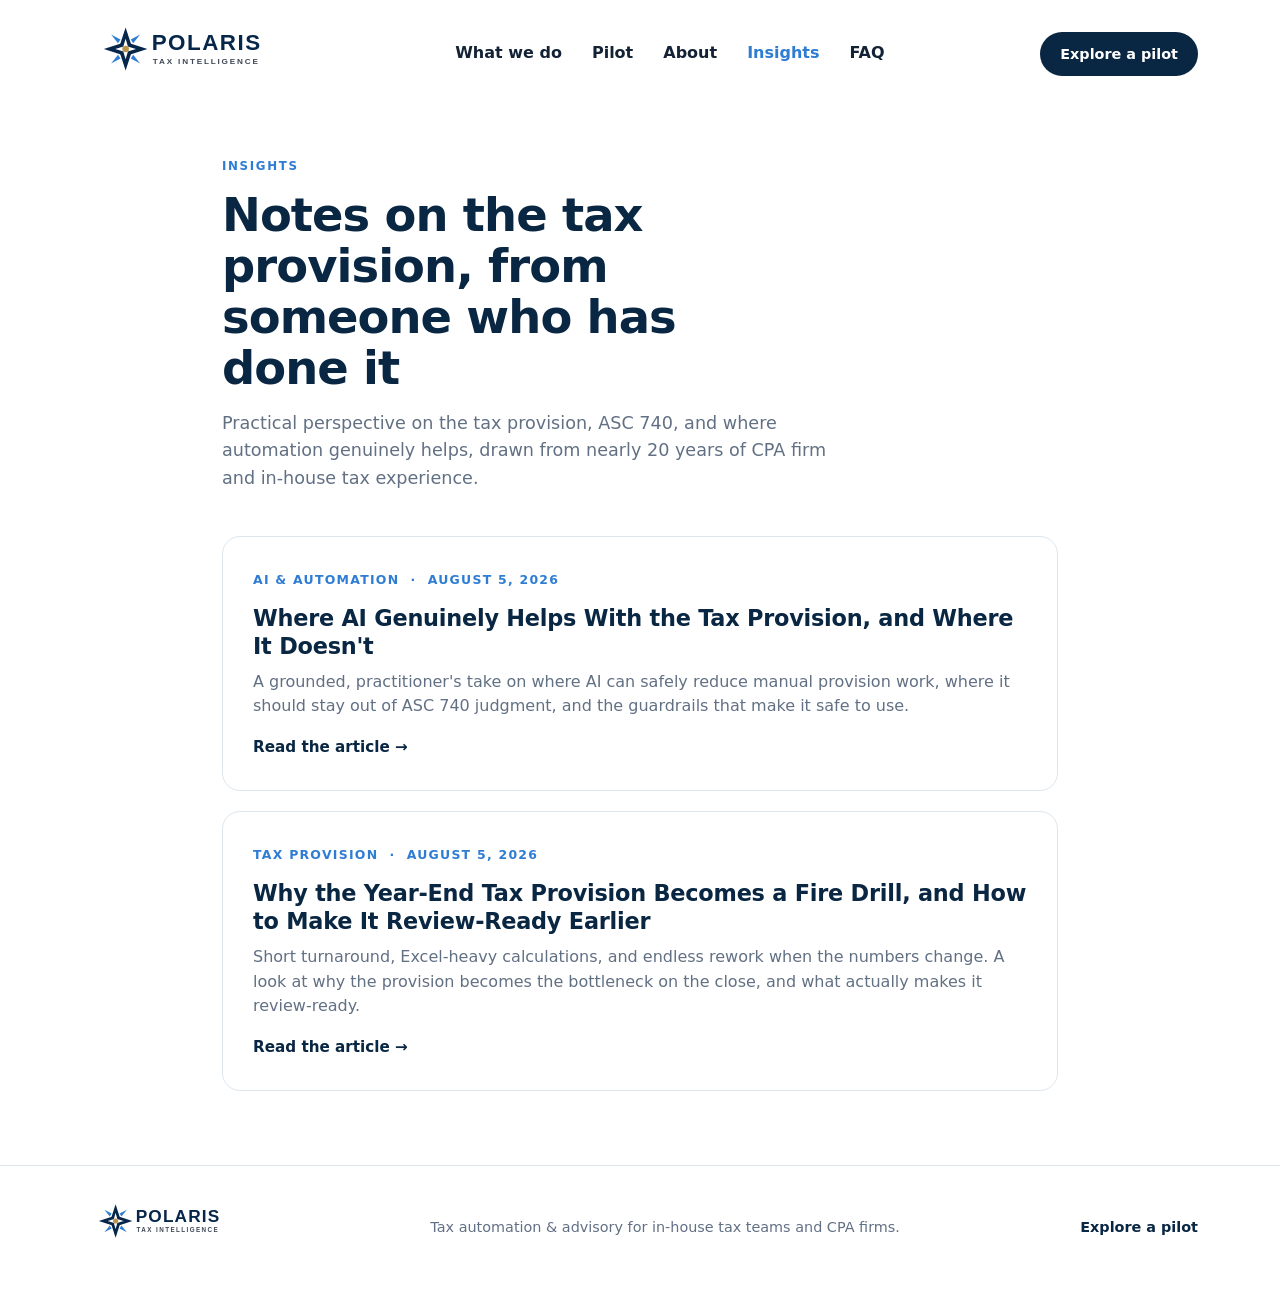
==== insights/index.html @ 18750dd5 "Add Cloudflare Web Analytics and disclose it in the privacy notice Add the cookieless Cloudflare Web" ====
<!doctype html>
<html lang="en">
  <head>
    <meta charset="utf-8" />
    <meta name="viewport" content="width=device-width, initial-scale=1" />

    <title>Insights on the Tax Provision &amp; Automation | Polaris Tax Intelligence</title>
    <meta
      name="description"
      content="Practical perspective on the tax provision, ASC 740, and automation from Eva Haakenson, founder of Polaris Tax Intelligence, with nearly 20 years of CPA firm and in-house tax experience."
    />
    <link rel="canonical" href="https://www.polaristaxai.com/insights/" />

    <meta property="og:type" content="website" />
    <meta property="og:url" content="https://www.polaristaxai.com/insights/" />
    <meta property="og:title" content="Insights on the Tax Provision &amp; Automation | Polaris Tax Intelligence" />
    <meta property="og:description" content="Practical perspective on the tax provision, ASC 740, and automation for CPA firms and in-house tax teams." />
    <meta property="og:image" content="https://www.polaristaxai.com/assets/og-cover-v2.png" />
    <meta property="og:site_name" content="Polaris Tax Intelligence" />
    <meta property="og:locale" content="en_US" />

    <meta name="twitter:card" content="summary_large_image" />
    <meta name="twitter:title" content="Insights on the Tax Provision &amp; Automation" />
    <meta name="twitter:description" content="Practical perspective on the tax provision, ASC 740, and automation." />
    <meta name="twitter:image" content="https://www.polaristaxai.com/assets/og-cover-v2.png" />

    <style>
      :root {
        --navy: #092642; --ink: #132235; --muted: #627084; --line: #dce6ee;
        --soft: #f6fafb; --soft-blue: #eef6fa; --white: #ffffff; --accent: #2f7dd3;
        --teal: #2aa7a0; --gold: #b9954d; --silver: #c9d6df;
        --shadow: 0 24px 70px rgba(9, 38, 66, 0.11); --shadow-sm: 0 10px 30px rgba(9, 38, 66, 0.08);
        --radius: 18px;
      }
      * { box-sizing: border-box; }
      html { scroll-behavior: smooth; }
      body {
        margin: 0; color: var(--ink); background: var(--white);
        font-family: Inter, ui-sans-serif, system-ui, -apple-system, BlinkMacSystemFont, "Segoe UI", sans-serif;
        line-height: 1.55; -webkit-font-smoothing: antialiased; overflow-x: hidden;
      }
      h1, h2, h3, p { overflow-wrap: break-word; }
      a { color: inherit; text-decoration: none; }

      .site-header { display: flex; align-items: center; justify-content: space-between; gap: 24px; max-width: 1180px; margin: 0 auto; padding: 22px 32px; }
      .brand { display: flex; align-items: center; }
      .brand img { width: clamp(198px, 17vw, 236px); height: auto; display: block; }
      .nav-links { display: flex; gap: 30px; font-size: 1rem; color: var(--ink); font-weight: 600; }
      .nav-links a:hover { color: var(--accent); }
      .nav-links a.current { color: var(--accent); }
      .header-cta { background: var(--navy); color: #fff; padding: 11px 20px; border-radius: 999px; font-size: 0.9rem; font-weight: 600; transition: transform .15s ease, box-shadow .15s ease; }
      .header-cta:hover { transform: translateY(-1px); box-shadow: var(--shadow-sm); }

      .insights-hero { max-width: 900px; margin: 0 auto; padding: 46px 32px 20px; }
      .insights-hero .eyebrow { display: inline-block; font-size: 0.74rem; letter-spacing: 0.14em; text-transform: uppercase; font-weight: 800; color: var(--accent); margin: 0 0 14px; }
      .insights-hero h1 { font-size: clamp(2rem, 4vw, 2.9rem); line-height: 1.1; letter-spacing: -0.02em; color: var(--navy); font-weight: 800; margin: 0 0 16px; max-width: 18ch; }
      .insights-hero p { font-size: 1.1rem; color: var(--muted); margin: 0; max-width: 56ch; }

      .article-list { max-width: 900px; margin: 0 auto; padding: 24px 32px 74px; display: grid; gap: 20px; }
      .article-card { display: block; border: 1px solid var(--line); border-radius: var(--radius); padding: 30px; background: #fff; transition: transform .15s ease, box-shadow .15s ease; }
      .article-card:hover { transform: translateY(-3px); box-shadow: var(--shadow-sm); }
      .article-card .meta { font-size: 0.78rem; letter-spacing: 0.1em; text-transform: uppercase; font-weight: 700; color: var(--accent); }
      .article-card h2 { margin: 12px 0 10px; color: var(--navy); font-size: 1.4rem; line-height: 1.25; letter-spacing: -0.01em; }
      .article-card p { margin: 0 0 16px; color: var(--muted); font-size: 1rem; }
      .article-card .read-more { color: var(--navy); font-weight: 600; font-size: 0.95rem; }
      .article-card:hover .read-more { color: var(--accent); }

      .site-footer { border-top: 1px solid var(--line); }
      .footer-inner { max-width: 1180px; margin: 0 auto; padding: 34px 32px; display: flex; align-items: center; justify-content: space-between; gap: 20px; flex-wrap: wrap; }
      .footer-inner img { width: 168px; height: auto; }
      .footer-inner p { margin: 0; color: var(--muted); font-size: 0.9rem; }
      .footer-inner a { color: var(--navy); font-weight: 600; font-size: 0.9rem; }

      @media (max-width: 700px) {
        .nav-links { display: none; }
        .site-header { padding: 14px 16px; gap: 10px; flex-wrap: wrap; }
        .brand img { width: 170px; }
        .header-cta { padding: 9px 15px; font-size: 0.85rem; }
        .insights-hero { padding: 30px 16px 12px; }
        .article-list { padding: 16px 16px 54px; }
      }
    </style>

    <!-- Cloudflare Web Analytics -->
    <script defer src="https://static.cloudflareinsights.com/beacon.min.js" data-cf-beacon='{"token": "3e464f15ede34bcd8b127b769230fc96"}'></script>
    <!-- End Cloudflare Web Analytics -->
  </head>

  <body>
    <header class="site-header">
      <a class="brand" href="/" aria-label="Polaris Tax Intelligence home">
        <img src="/assets/polaris-logo-modern.svg" alt="Polaris Tax Intelligence" />
      </a>
      <nav class="nav-links" aria-label="Site">
        <a href="/#services">What we do</a>
        <a href="/#pilot">Pilot</a>
        <a href="/#about">About</a>
        <a href="/insights/" class="current">Insights</a>
        <a href="/#faq">FAQ</a>
      </nav>
      <a class="header-cta" href="/#contact">Explore a pilot</a>
    </header>

    <main>
      <section class="insights-hero">
        <span class="eyebrow">Insights</span>
        <h1>Notes on the tax provision, from someone who has done it</h1>
        <p>Practical perspective on the tax provision, ASC 740, and where automation genuinely helps, drawn from nearly 20 years of CPA firm and in-house tax experience.</p>
      </section>

      <section class="article-list">
        <a class="article-card" href="/insights/where-ai-helps-with-the-tax-provision/">
          <span class="meta">AI &amp; automation &nbsp;·&nbsp; August 5, 2026</span>
          <h2>Where AI Genuinely Helps With the Tax Provision, and Where It Doesn't</h2>
          <p>A grounded, practitioner's take on where AI can safely reduce manual provision work, where it should stay out of ASC 740 judgment, and the guardrails that make it safe to use.</p>
          <span class="read-more">Read the article &rarr;</span>
        </a>
        <a class="article-card" href="/insights/why-the-tax-provision-is-a-fire-drill/">
          <span class="meta">Tax provision &nbsp;·&nbsp; August 5, 2026</span>
          <h2>Why the Year-End Tax Provision Becomes a Fire Drill, and How to Make It Review-Ready Earlier</h2>
          <p>Short turnaround, Excel-heavy calculations, and endless rework when the numbers change. A look at why the provision becomes the bottleneck on the close, and what actually makes it review-ready.</p>
          <span class="read-more">Read the article &rarr;</span>
        </a>
      </section>
    </main>

    <footer class="site-footer">
      <div class="footer-inner">
        <a href="/"><img src="/assets/polaris-logo-modern.svg" alt="Polaris Tax Intelligence" /></a>
        <p>Tax automation &amp; advisory for in-house tax teams and CPA firms.</p>
        <a href="/#contact">Explore a pilot</a>
      </div>
    </footer>
  </body>
</html>
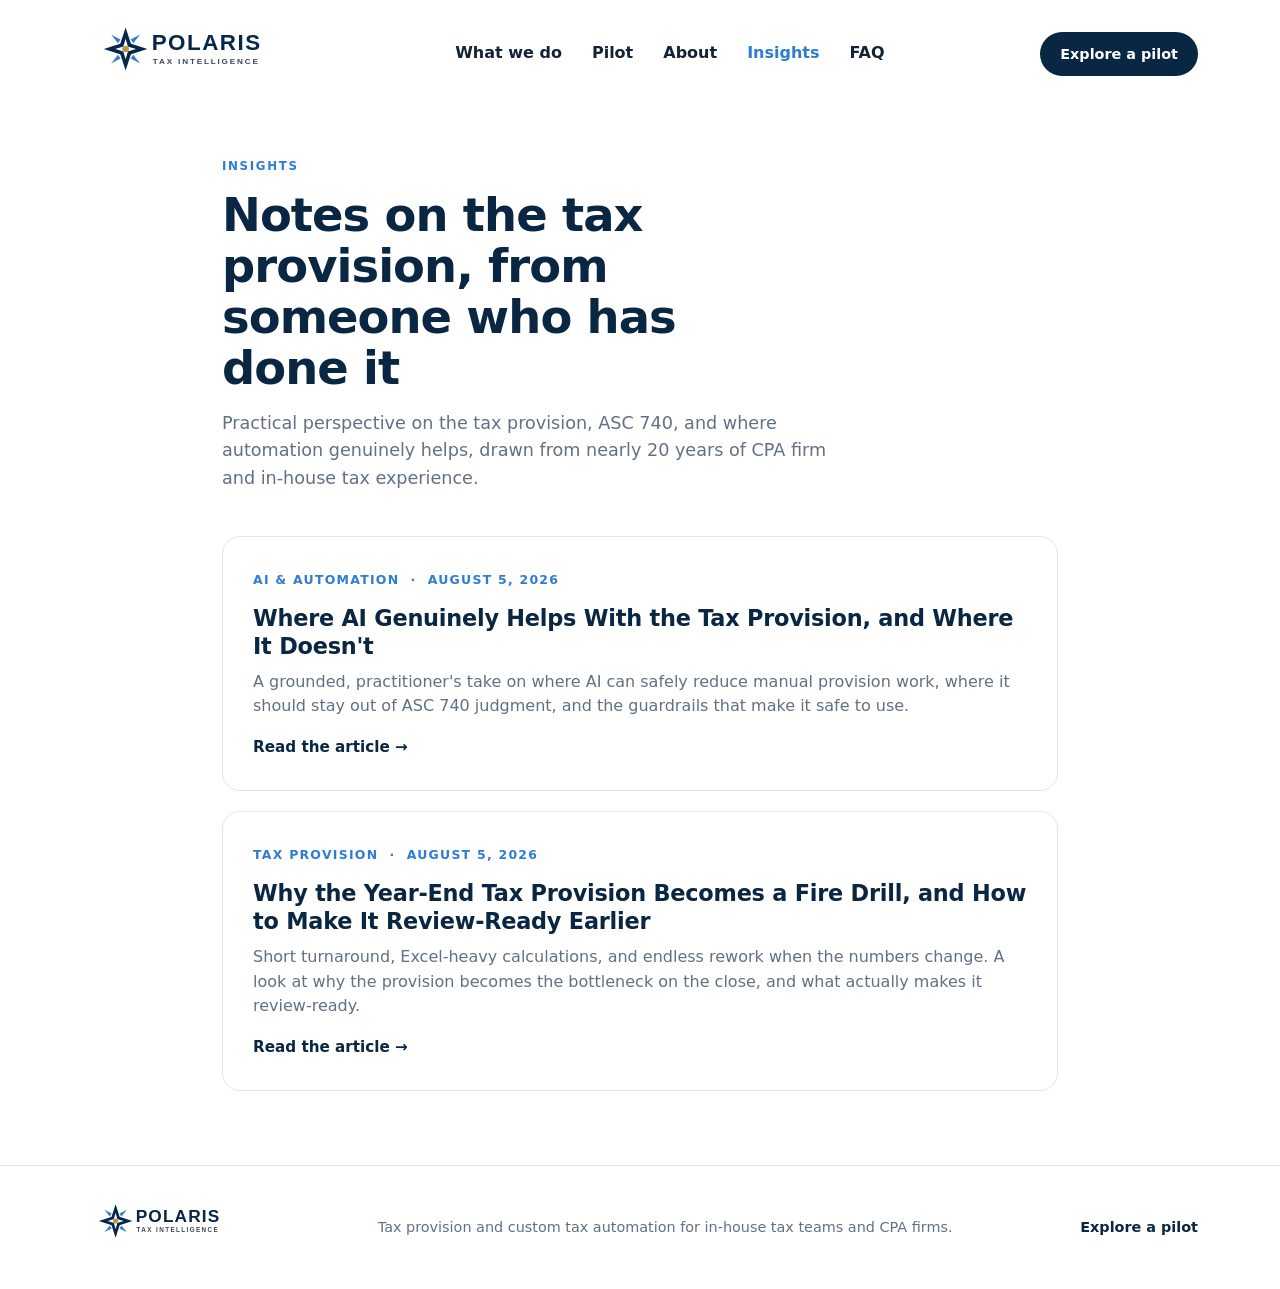
==== commit 2481c415: "Sharpen positioning: drop "advisory", size up output chips Change the hero eyebrow and footer from "" ====
--- a/insights/index.html
+++ b/insights/index.html
@@ -127,7 +127,7 @@
     <footer class="site-footer">
       <div class="footer-inner">
         <a href="/"><img src="/assets/polaris-logo-modern.svg" alt="Polaris Tax Intelligence" /></a>
-        <p>Tax automation &amp; advisory for in-house tax teams and CPA firms.</p>
+        <p>Tax provision and custom tax automation for in-house tax teams and CPA firms.</p>
         <a href="/#contact">Explore a pilot</a>
       </div>
     </footer>
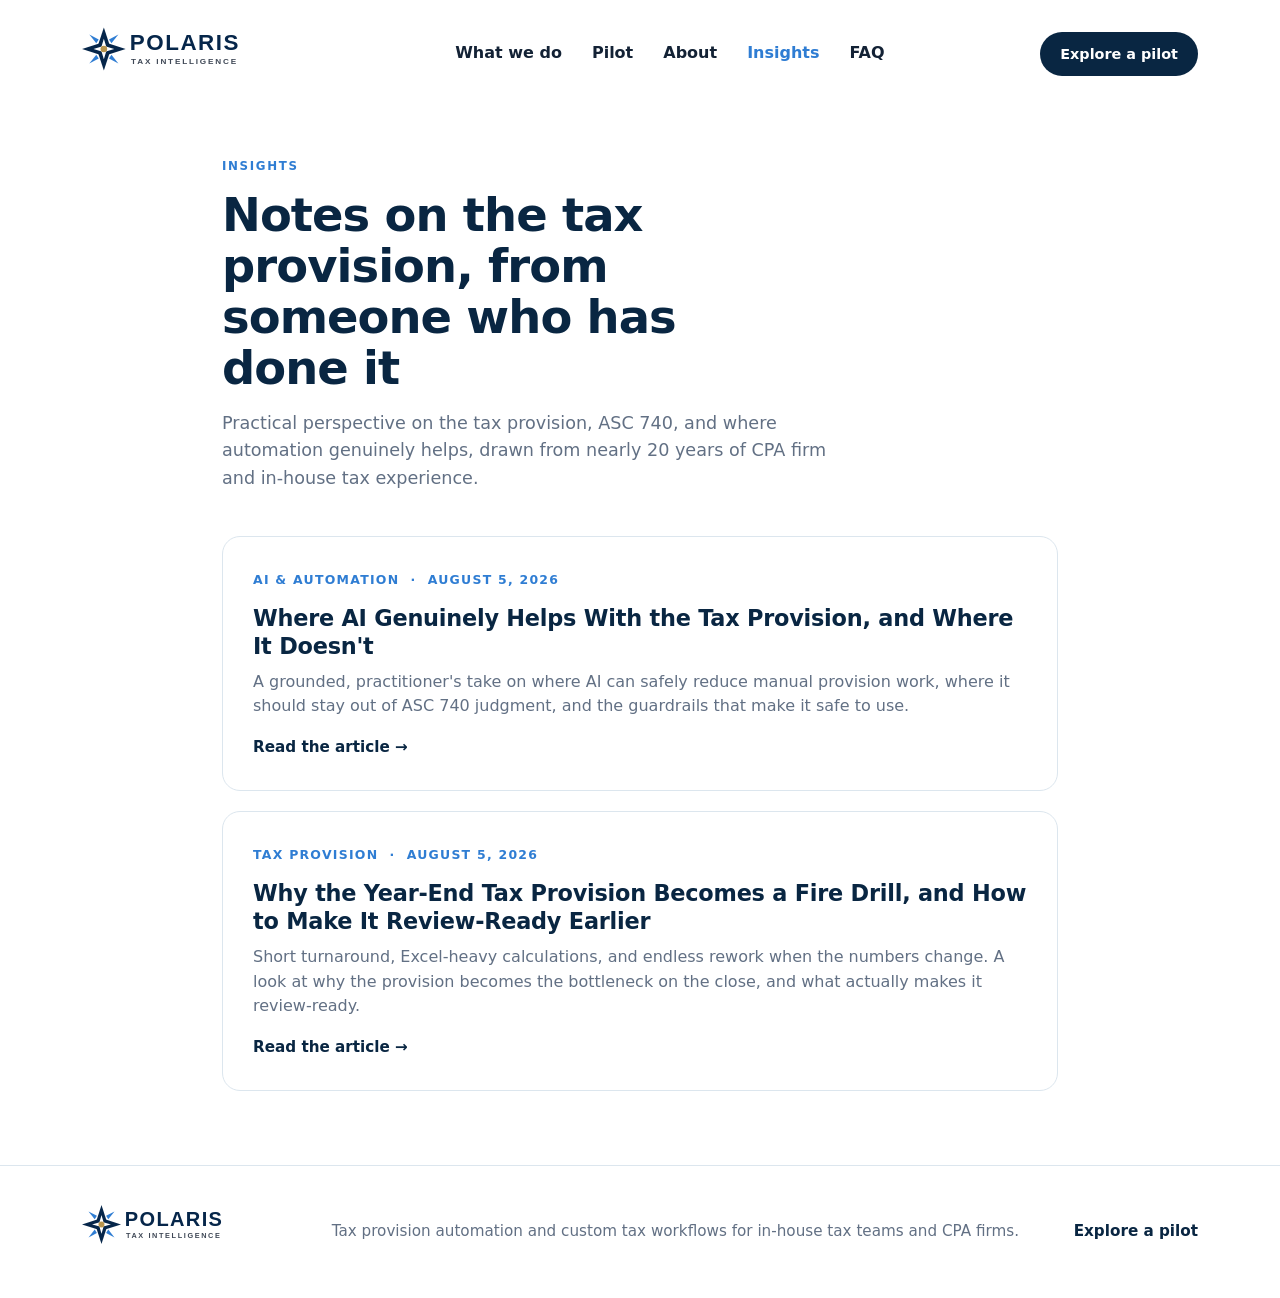
==== commit 9d5a98a7: "Hero, FAQ, About, footer polish and logo alignment - Eyebrow to "Tax provision automation + custom t" ====
--- a/insights/index.html
+++ b/insights/index.html
@@ -44,7 +44,7 @@
 
       .site-header { display: flex; align-items: center; justify-content: space-between; gap: 24px; max-width: 1180px; margin: 0 auto; padding: 22px 32px; }
       .brand { display: flex; align-items: center; }
-      .brand img { width: clamp(198px, 17vw, 236px); height: auto; display: block; }
+      .brand img { width: clamp(198px, 17vw, 236px); height: auto; display: block; transform: translateX(-10%); }
       .nav-links { display: flex; gap: 30px; font-size: 1rem; color: var(--ink); font-weight: 600; }
       .nav-links a:hover { color: var(--accent); }
       .nav-links a.current { color: var(--accent); }
@@ -67,14 +67,14 @@
 
       .site-footer { border-top: 1px solid var(--line); }
       .footer-inner { max-width: 1180px; margin: 0 auto; padding: 34px 32px; display: flex; align-items: center; justify-content: space-between; gap: 20px; flex-wrap: wrap; }
-      .footer-inner img { width: 168px; height: auto; }
-      .footer-inner p { margin: 0; color: var(--muted); font-size: 0.9rem; }
-      .footer-inner a { color: var(--navy); font-weight: 600; font-size: 0.9rem; }
+      .footer-inner img { width: 195px; height: auto; transform: translateX(-10%); }
+      .footer-inner p { margin: 0; color: var(--muted); font-size: 0.95rem; }
+      .footer-inner a { color: var(--navy); font-weight: 600; font-size: 0.95rem; }
 
       @media (max-width: 700px) {
         .nav-links { display: none; }
         .site-header { padding: 14px 16px; gap: 10px; flex-wrap: wrap; }
-        .brand img { width: 170px; }
+        .brand img { width: 200px; min-width: 0; }
         .header-cta { padding: 9px 15px; font-size: 0.85rem; }
         .insights-hero { padding: 30px 16px 12px; }
         .article-list { padding: 16px 16px 54px; }
@@ -127,7 +127,7 @@
     <footer class="site-footer">
       <div class="footer-inner">
         <a href="/"><img src="/assets/polaris-logo-modern.svg" alt="Polaris Tax Intelligence" /></a>
-        <p>Tax provision and custom tax automation for in-house tax teams and CPA firms.</p>
+        <p>Tax provision automation and custom tax workflows for in-house tax teams and CPA firms.</p>
         <a href="/#contact">Explore a pilot</a>
       </div>
     </footer>
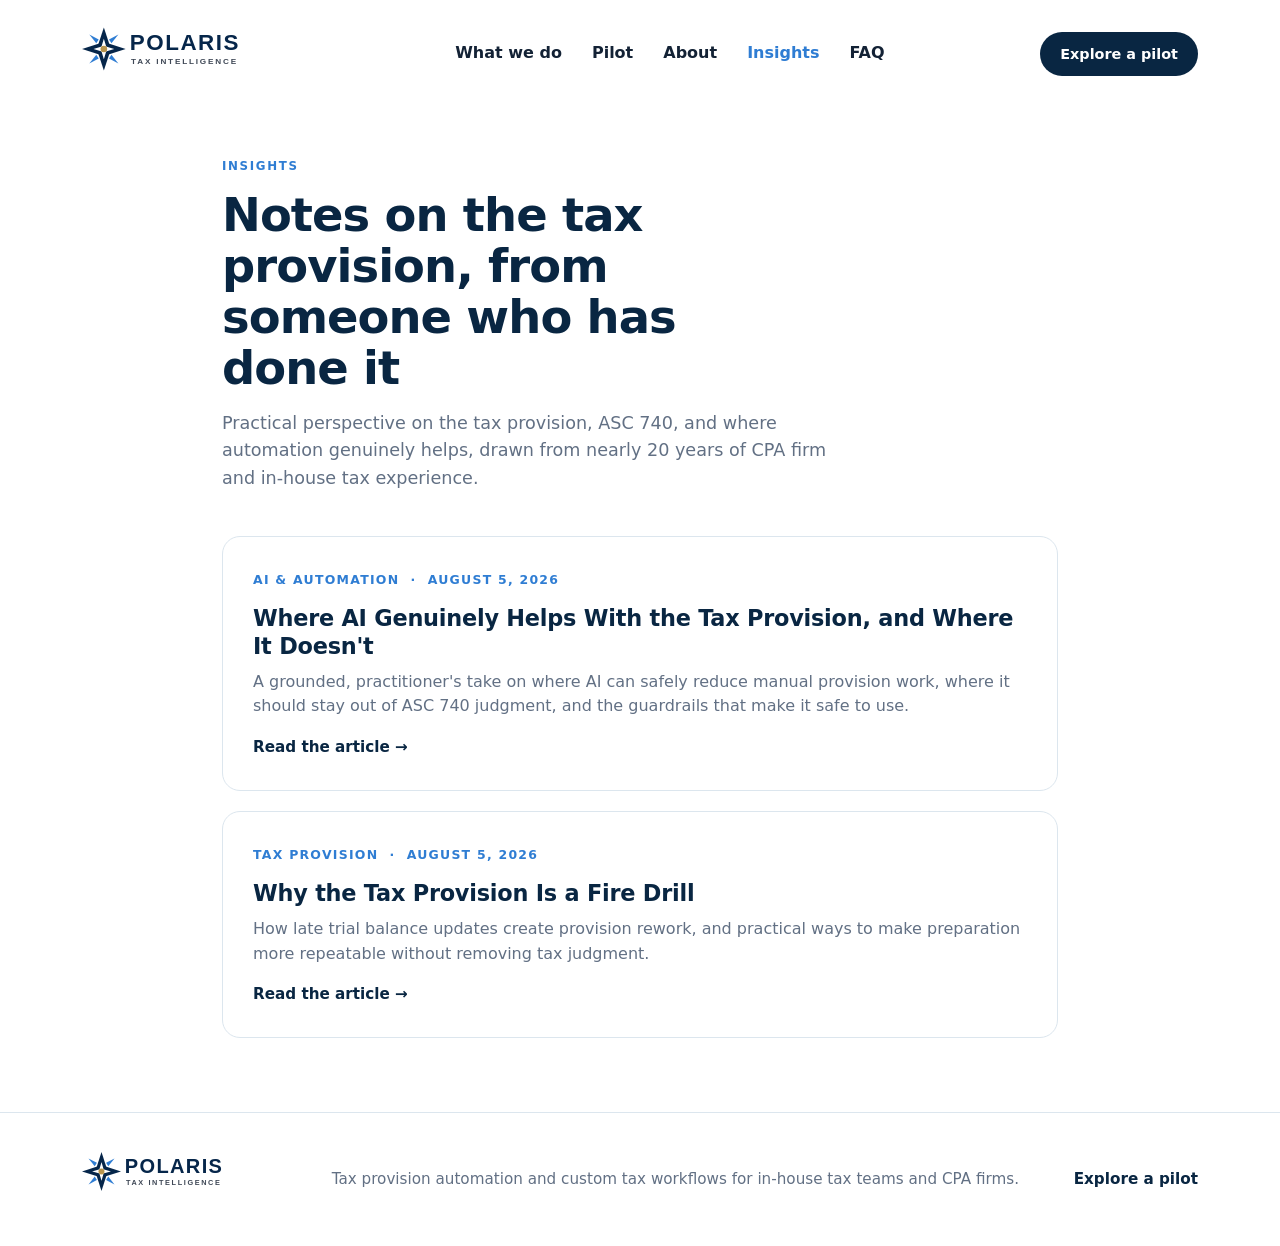
==== commit 26905c74: "Publish refined fire drill article and update Insights listing" ====
--- a/insights/index.html
+++ b/insights/index.html
@@ -117,8 +117,8 @@
         </a>
         <a class="article-card" href="/insights/why-the-tax-provision-is-a-fire-drill/">
           <span class="meta">Tax provision &nbsp;·&nbsp; August 5, 2026</span>
-          <h2>Why the Year-End Tax Provision Becomes a Fire Drill, and How to Make It Review-Ready Earlier</h2>
-          <p>Short turnaround, Excel-heavy calculations, and endless rework when the numbers change. A look at why the provision becomes the bottleneck on the close, and what actually makes it review-ready.</p>
+          <h2>Why the Tax Provision Is a Fire Drill</h2>
+          <p>How late trial balance updates create provision rework, and practical ways to make preparation more repeatable without removing tax judgment.</p>
           <span class="read-more">Read the article &rarr;</span>
         </a>
       </section>
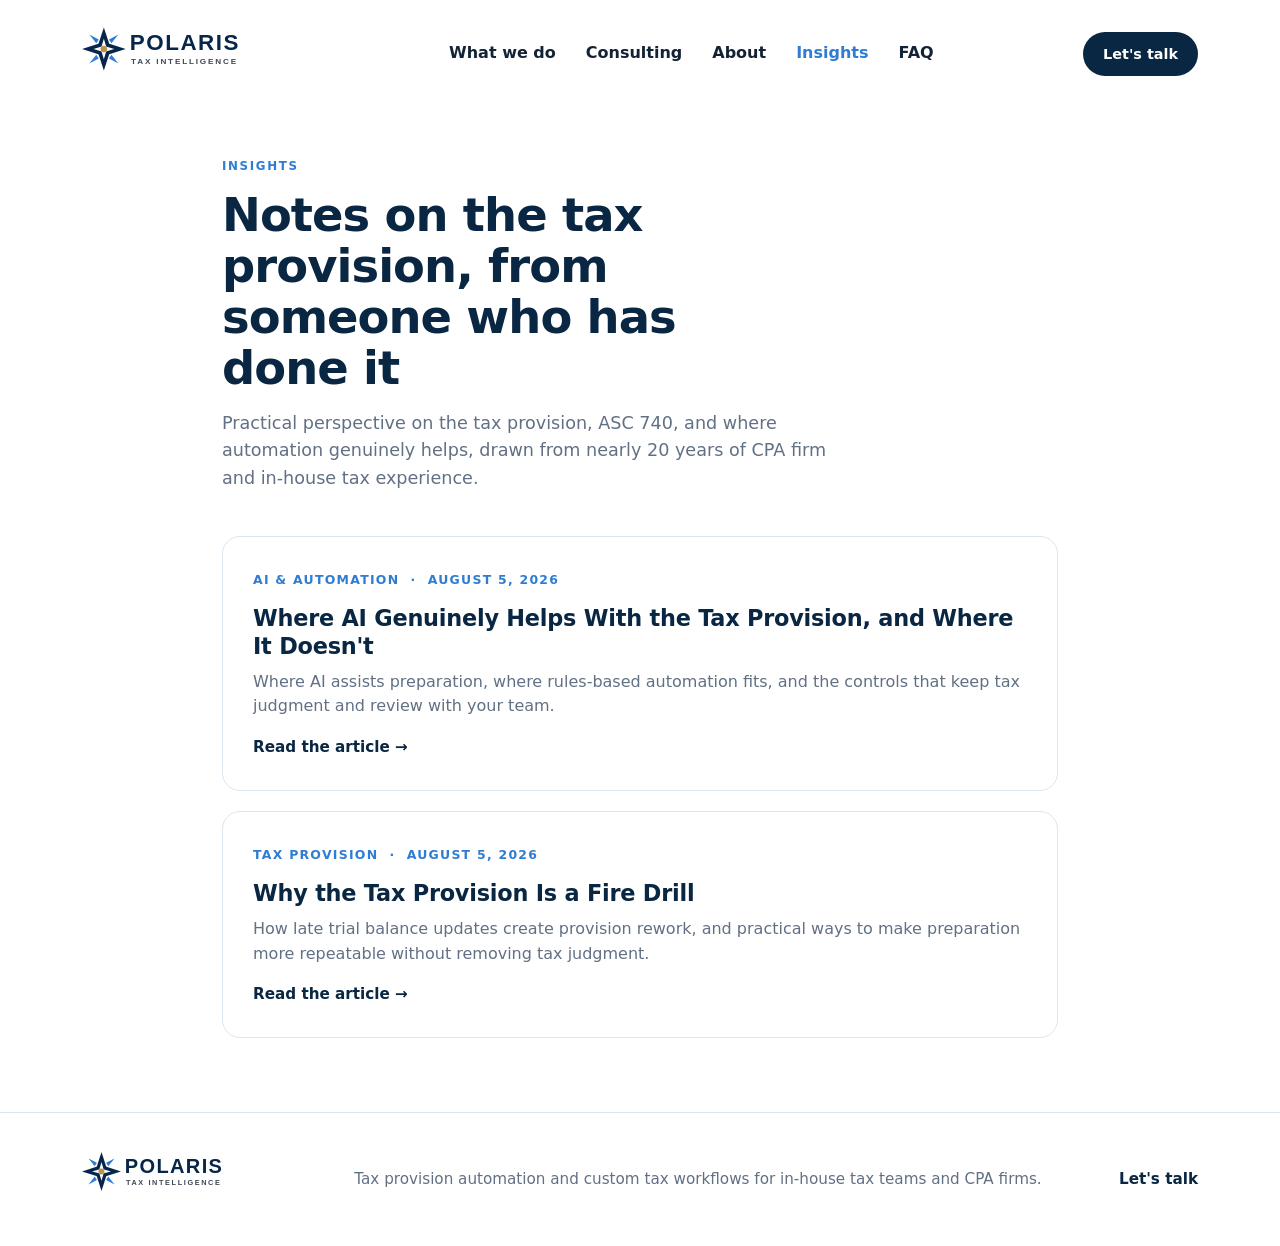
==== commit 9037aaae: "Publish revised AI provision article and refresh Insights navigation" ====
--- a/insights/index.html
+++ b/insights/index.html
@@ -93,12 +93,12 @@
       </a>
       <nav class="nav-links" aria-label="Site">
         <a href="/#services">What we do</a>
-        <a href="/#pilot">Pilot</a>
+        <a href="/#consulting">Consulting</a>
         <a href="/#about">About</a>
         <a href="/insights/" class="current">Insights</a>
         <a href="/#faq">FAQ</a>
       </nav>
-      <a class="header-cta" href="/#contact">Explore a pilot</a>
+      <a class="header-cta" href="/#contact">Let's talk</a>
     </header>
 
     <main>
@@ -112,7 +112,7 @@
         <a class="article-card" href="/insights/where-ai-helps-with-the-tax-provision/">
           <span class="meta">AI &amp; automation &nbsp;·&nbsp; August 5, 2026</span>
           <h2>Where AI Genuinely Helps With the Tax Provision, and Where It Doesn't</h2>
-          <p>A grounded, practitioner's take on where AI can safely reduce manual provision work, where it should stay out of ASC 740 judgment, and the guardrails that make it safe to use.</p>
+          <p>Where AI assists preparation, where rules-based automation fits, and the controls that keep tax judgment and review with your team.</p>
           <span class="read-more">Read the article &rarr;</span>
         </a>
         <a class="article-card" href="/insights/why-the-tax-provision-is-a-fire-drill/">
@@ -128,7 +128,7 @@
       <div class="footer-inner">
         <a href="/"><img src="/assets/polaris-logo-modern.svg" alt="Polaris Tax Intelligence" /></a>
         <p>Tax provision automation and custom tax workflows for in-house tax teams and CPA firms.</p>
-        <a href="/#contact">Explore a pilot</a>
+        <a href="/#contact">Let's talk</a>
       </div>
     </footer>
   </body>
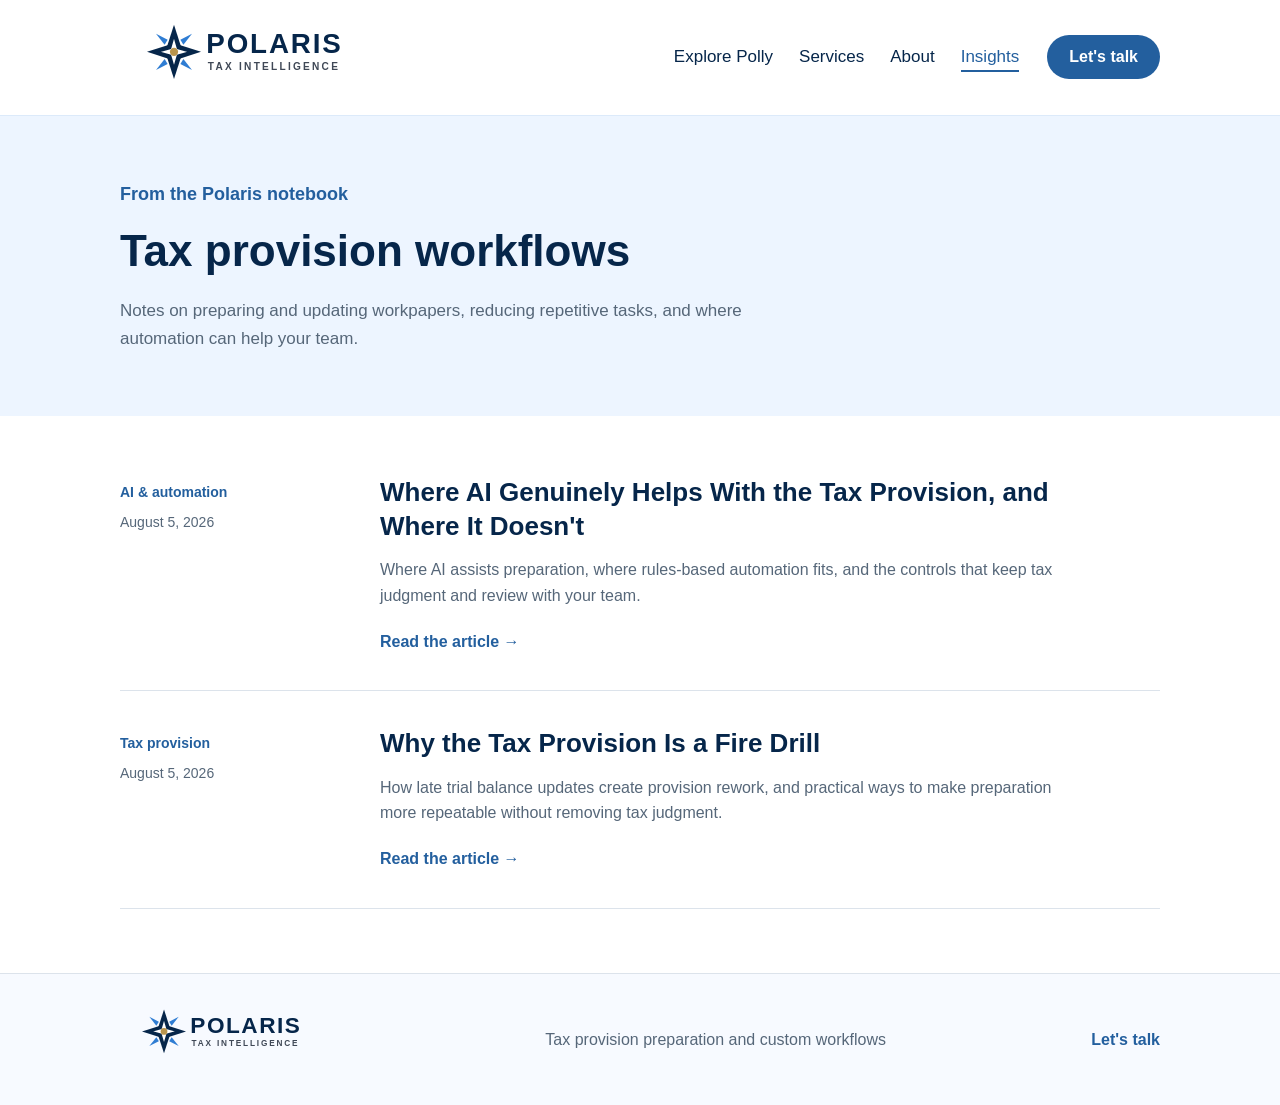
==== commit 5e33b311: "Refresh Insights layout and focus on provision workflows" ====
--- a/insights/index.html
+++ b/insights/index.html
@@ -4,24 +4,24 @@
     <meta charset="utf-8" />
     <meta name="viewport" content="width=device-width, initial-scale=1" />
 
-    <title>Insights on the Tax Provision &amp; Automation | Polaris Tax Intelligence</title>
+    <title>Tax Provision Workflow Insights | Polaris Tax Intelligence</title>
     <meta
       name="description"
-      content="Practical perspective on the tax provision, ASC 740, and automation from Eva Haakenson, founder of Polaris Tax Intelligence, with nearly 20 years of CPA firm and in-house tax experience."
+      content="Practical perspectives on tax provision preparation, workpapers, and automation from Eva Haakenson, founder of Polaris Tax Intelligence."
     />
     <link rel="canonical" href="https://www.polaristaxai.com/insights/" />
 
     <meta property="og:type" content="website" />
     <meta property="og:url" content="https://www.polaristaxai.com/insights/" />
-    <meta property="og:title" content="Insights on the Tax Provision &amp; Automation | Polaris Tax Intelligence" />
-    <meta property="og:description" content="Practical perspective on the tax provision, ASC 740, and automation for CPA firms and in-house tax teams." />
+    <meta property="og:title" content="Tax Provision Workflow Insights | Polaris Tax Intelligence" />
+    <meta property="og:description" content="Practical perspectives on provision preparation workflows, workpapers, and automation for CPA firms and in-house tax teams." />
     <meta property="og:image" content="https://www.polaristaxai.com/assets/og-cover-v2.png" />
     <meta property="og:site_name" content="Polaris Tax Intelligence" />
     <meta property="og:locale" content="en_US" />
 
     <meta name="twitter:card" content="summary_large_image" />
-    <meta name="twitter:title" content="Insights on the Tax Provision &amp; Automation" />
-    <meta name="twitter:description" content="Practical perspective on the tax provision, ASC 740, and automation." />
+    <meta name="twitter:title" content="Tax Provision Workflow Insights" />
+    <meta name="twitter:description" content="Practical perspectives on provision preparation workflows, workpapers, and automation." />
     <meta name="twitter:image" content="https://www.polaristaxai.com/assets/og-cover-v2.png" />
 
     <style>
@@ -80,6 +80,7 @@
         .article-list { padding: 16px 16px 54px; }
       }
     </style>
+    <link rel="stylesheet" href="insights.css" />
 
     <!-- Cloudflare Web Analytics -->
     <script defer src="https://static.cloudflareinsights.com/beacon.min.js" data-cf-beacon='{"token": "3e464f15ede34bcd8b127b769230fc96"}'></script>
@@ -92,31 +93,30 @@
         <img src="/assets/polaris-logo-modern.svg" alt="Polaris Tax Intelligence" />
       </a>
       <nav class="nav-links" aria-label="Site">
-        <a href="/#services">What we do</a>
-        <a href="/#consulting">Consulting</a>
+        <a href="/#polly">Explore Polly</a>
+        <a href="/#offerings">Services</a>
         <a href="/#about">About</a>
-        <a href="/insights/" class="current">Insights</a>
-        <a href="/#faq">FAQ</a>
+        <a href="/insights/" class="current" aria-current="page">Insights</a>
       </nav>
-      <a class="header-cta" href="/#contact">Let's talk</a>
+      <a class="header-cta" href="https://calendly.com/ehaakenson-polaristaxai/30min" target="_blank" rel="noopener noreferrer">Let's talk</a>
     </header>
 
     <main>
       <section class="insights-hero">
-        <span class="eyebrow">Insights</span>
-        <h1>Notes on the tax provision, from someone who has done it</h1>
-        <p>Practical perspective on the tax provision, ASC 740, and where automation genuinely helps, drawn from nearly 20 years of CPA firm and in-house tax experience.</p>
+        <span class="eyebrow">From the Polaris notebook</span>
+        <h1>Tax provision workflows</h1>
+        <p>Notes on preparing and updating workpapers, reducing repetitive tasks, and where automation can help your team.</p>
       </section>
 
-      <section class="article-list">
+      <section class="article-list" aria-label="Articles">
         <a class="article-card" href="/insights/where-ai-helps-with-the-tax-provision/">
-          <span class="meta">AI &amp; automation &nbsp;·&nbsp; August 5, 2026</span>
+          <span class="meta">AI &amp; automation <time datetime="2026-08-05">August 5, 2026</time></span>
           <h2>Where AI Genuinely Helps With the Tax Provision, and Where It Doesn't</h2>
           <p>Where AI assists preparation, where rules-based automation fits, and the controls that keep tax judgment and review with your team.</p>
           <span class="read-more">Read the article &rarr;</span>
         </a>
         <a class="article-card" href="/insights/why-the-tax-provision-is-a-fire-drill/">
-          <span class="meta">Tax provision &nbsp;·&nbsp; August 5, 2026</span>
+          <span class="meta">Tax provision <time datetime="2026-08-05">August 5, 2026</time></span>
           <h2>Why the Tax Provision Is a Fire Drill</h2>
           <p>How late trial balance updates create provision rework, and practical ways to make preparation more repeatable without removing tax judgment.</p>
           <span class="read-more">Read the article &rarr;</span>
@@ -127,7 +127,7 @@
     <footer class="site-footer">
       <div class="footer-inner">
         <a href="/"><img src="/assets/polaris-logo-modern.svg" alt="Polaris Tax Intelligence" /></a>
-        <p>Tax provision automation and custom tax workflows for in-house tax teams and CPA firms.</p>
+        <p>Tax provision preparation and custom workflows</p>
         <a href="/#contact">Let's talk</a>
       </div>
     </footer>
--- a/insights/insights.css
+++ b/insights/insights.css
@@ -0,0 +1,35 @@
+/* Shared visual direction with the approved Polaris homepage. */
+:root{--navy:#06264a;--ink:#06264a;--muted:#566779;--accent:#235f9e;--line:#dce3eb;--radius:8px}
+*{letter-spacing:0}
+body{font-family:-apple-system,BlinkMacSystemFont,"Segoe UI",Arial,sans-serif;font-size:16px;line-height:1.6;overflow-x:visible}
+a:focus-visible{outline:3px solid #2f7dd3;outline-offset:6px}
+.site-header{max-width:1120px;min-height:102px;padding:18px 40px;gap:28px;flex-wrap:nowrap}
+.brand{flex-shrink:0}
+.brand img{width:270px;transform:none}
+.nav-links{gap:26px;font-size:17px;font-weight:500;margin-left:auto}
+.nav-links a{white-space:nowrap}
+.nav-links .current{border-bottom:2px solid var(--accent)}
+.header-cta{background:var(--accent);font-size:16px;line-height:1.25;padding:12px 22px;white-space:nowrap;min-height:44px}
+.header-cta:hover{background:#174f83;transform:none;box-shadow:none}
+.insights-hero{max-width:none;margin:0;padding:64px max(40px,calc((100% - 1040px)/2));background:#edf5ff;border-top:1px solid #dceafa}
+.insights-hero .eyebrow{font-size:18px;letter-spacing:0;text-transform:none;font-weight:600;color:var(--accent);margin-bottom:16px}
+.insights-hero h1{font-size:44px;letter-spacing:0;line-height:1.2;font-weight:600;max-width:none;margin-bottom:20px}
+.insights-hero p{font-size:17px;max-width:680px;line-height:1.6}
+.article-list{max-width:1120px;padding:24px 40px 64px;gap:0}
+.article-card{display:grid;grid-template-columns:220px minmax(0,1fr);column-gap:40px;border:0;border-bottom:1px solid var(--line);border-radius:0;padding:36px 0;box-shadow:none;background:transparent;transition:none}
+.article-card:hover{transform:none;box-shadow:none}
+.article-card .meta{grid-column:1;grid-row:1/4;font-size:14px;letter-spacing:0;text-transform:none;font-weight:600;line-height:1.6;color:var(--accent);padding-top:5px}
+.meta time{display:block;color:var(--muted);font-weight:400;margin-top:8px}
+.article-card h2{grid-column:2;margin:0 0 14px;font-size:26px;line-height:1.3;letter-spacing:0;font-weight:600;max-width:720px}
+.article-card p{grid-column:2;font-size:16px;margin:0 0 20px;max-width:690px}
+.article-card .read-more{grid-column:2;color:var(--accent);font-size:16px}
+.article-card:hover h2,.article-card:hover .read-more{text-decoration:underline;text-decoration-thickness:1px;text-underline-offset:5px}
+.site-footer{background:#f7faff}
+.footer-inner{max-width:1120px;padding:30px 40px;gap:24px}
+.footer-inner img{width:220px;transform:none}
+.footer-inner p,.footer-inner a{font-size:16px}
+.footer-inner>a:last-child{color:var(--accent)}
+@media(max-width:1050px){.site-header{flex-wrap:wrap;gap:18px}.brand img{width:230px}.nav-links{order:3;display:flex;width:100%;margin:0;gap:24px}.header-cta{margin-left:auto}.article-card{grid-template-columns:180px minmax(0,1fr);gap:0 28px}}
+@media(max-width:600px){.site-header{padding:18px 22px}.brand img{width:190px}.header-cta{padding:10px 16px}.nav-links{gap:12px 22px;flex-wrap:wrap;font-size:16px}.insights-hero{padding:40px 22px}.insights-hero h1{font-size:32px}.article-list{padding:8px 22px 40px}.article-card{display:block;padding:28px 0}.article-card .meta{display:flex;flex-wrap:wrap;gap:4px 16px;padding:0;margin-bottom:16px}.meta time{margin:0}.article-card h2{font-size:22px}.footer-inner{padding:28px 22px;align-items:flex-start;flex-direction:column}}
+@media(max-width:360px){.brand img{width:165px}.site-header{gap:14px}.header-cta{padding:10px 12px}}
+@media(prefers-reduced-motion:reduce){html{scroll-behavior:auto}.header-cta{transition:none}}
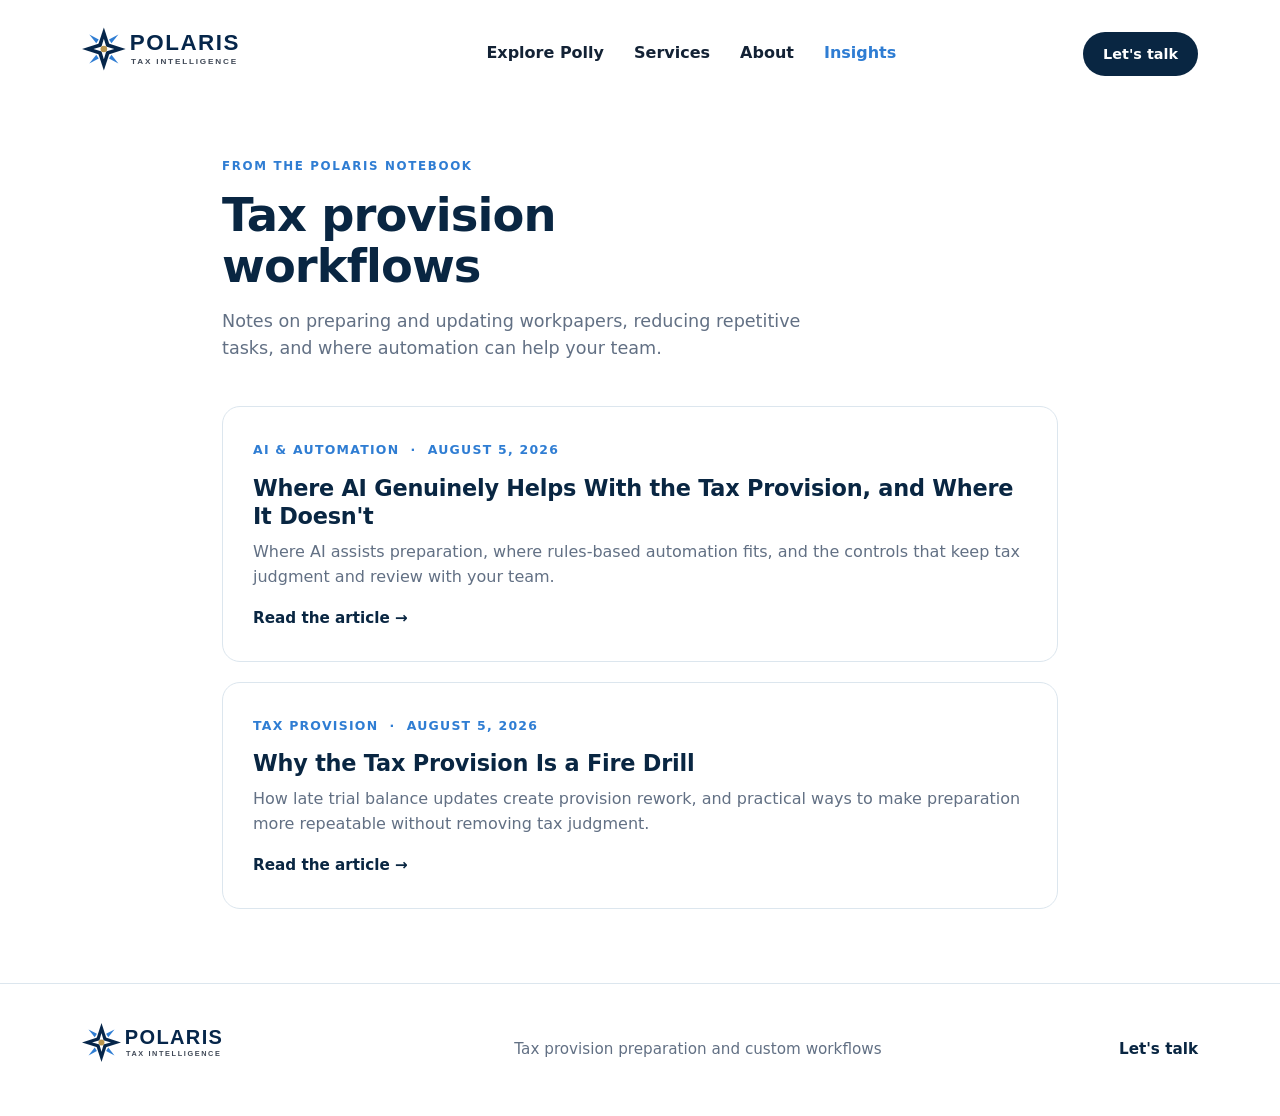
==== commit f99e5942: "Restore original Insights layout while retaining workflow wording" ====
--- a/insights/index.html
+++ b/insights/index.html
@@ -80,7 +80,6 @@
         .article-list { padding: 16px 16px 54px; }
       }
     </style>
-    <link rel="stylesheet" href="insights.css" />
 
     <!-- Cloudflare Web Analytics -->
     <script defer src="https://static.cloudflareinsights.com/beacon.min.js" data-cf-beacon='{"token": "3e464f15ede34bcd8b127b769230fc96"}'></script>
@@ -110,13 +109,13 @@
 
       <section class="article-list" aria-label="Articles">
         <a class="article-card" href="/insights/where-ai-helps-with-the-tax-provision/">
-          <span class="meta">AI &amp; automation <time datetime="2026-08-05">August 5, 2026</time></span>
+          <span class="meta">AI &amp; automation &nbsp;·&nbsp; August 5, 2026</span>
           <h2>Where AI Genuinely Helps With the Tax Provision, and Where It Doesn't</h2>
           <p>Where AI assists preparation, where rules-based automation fits, and the controls that keep tax judgment and review with your team.</p>
           <span class="read-more">Read the article &rarr;</span>
         </a>
         <a class="article-card" href="/insights/why-the-tax-provision-is-a-fire-drill/">
-          <span class="meta">Tax provision <time datetime="2026-08-05">August 5, 2026</time></span>
+          <span class="meta">Tax provision &nbsp;·&nbsp; August 5, 2026</span>
           <h2>Why the Tax Provision Is a Fire Drill</h2>
           <p>How late trial balance updates create provision rework, and practical ways to make preparation more repeatable without removing tax judgment.</p>
           <span class="read-more">Read the article &rarr;</span>
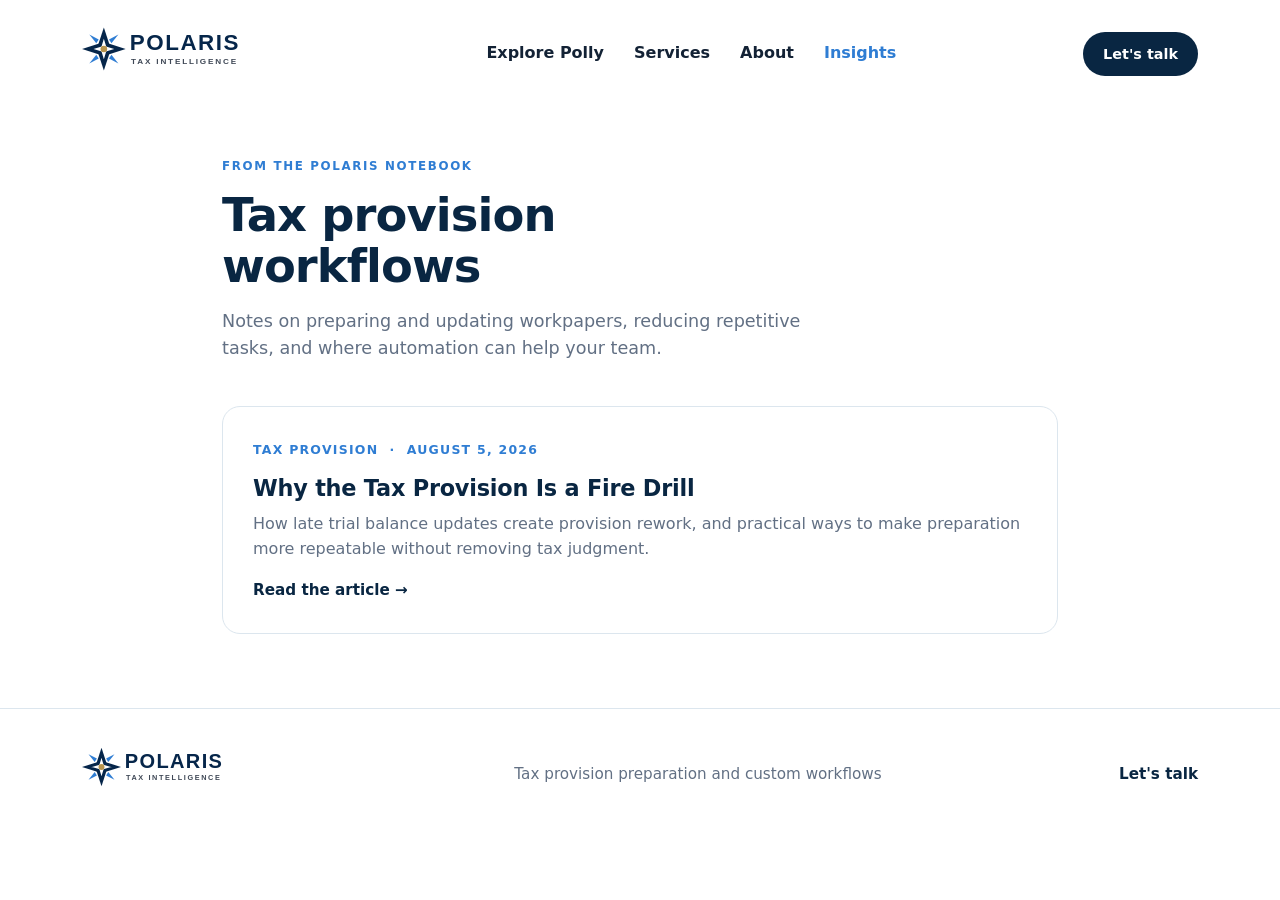
==== commit 484ad14b: "Remove AI provision article and references" ====
--- a/insights/index.html
+++ b/insights/index.html
@@ -108,12 +108,6 @@
       </section>
 
       <section class="article-list" aria-label="Articles">
-        <a class="article-card" href="/insights/where-ai-helps-with-the-tax-provision/">
-          <span class="meta">AI &amp; automation &nbsp;·&nbsp; August 5, 2026</span>
-          <h2>Where AI Genuinely Helps With the Tax Provision, and Where It Doesn't</h2>
-          <p>Where AI assists preparation, where rules-based automation fits, and the controls that keep tax judgment and review with your team.</p>
-          <span class="read-more">Read the article &rarr;</span>
-        </a>
         <a class="article-card" href="/insights/why-the-tax-provision-is-a-fire-drill/">
           <span class="meta">Tax provision &nbsp;·&nbsp; August 5, 2026</span>
           <h2>Why the Tax Provision Is a Fire Drill</h2>
